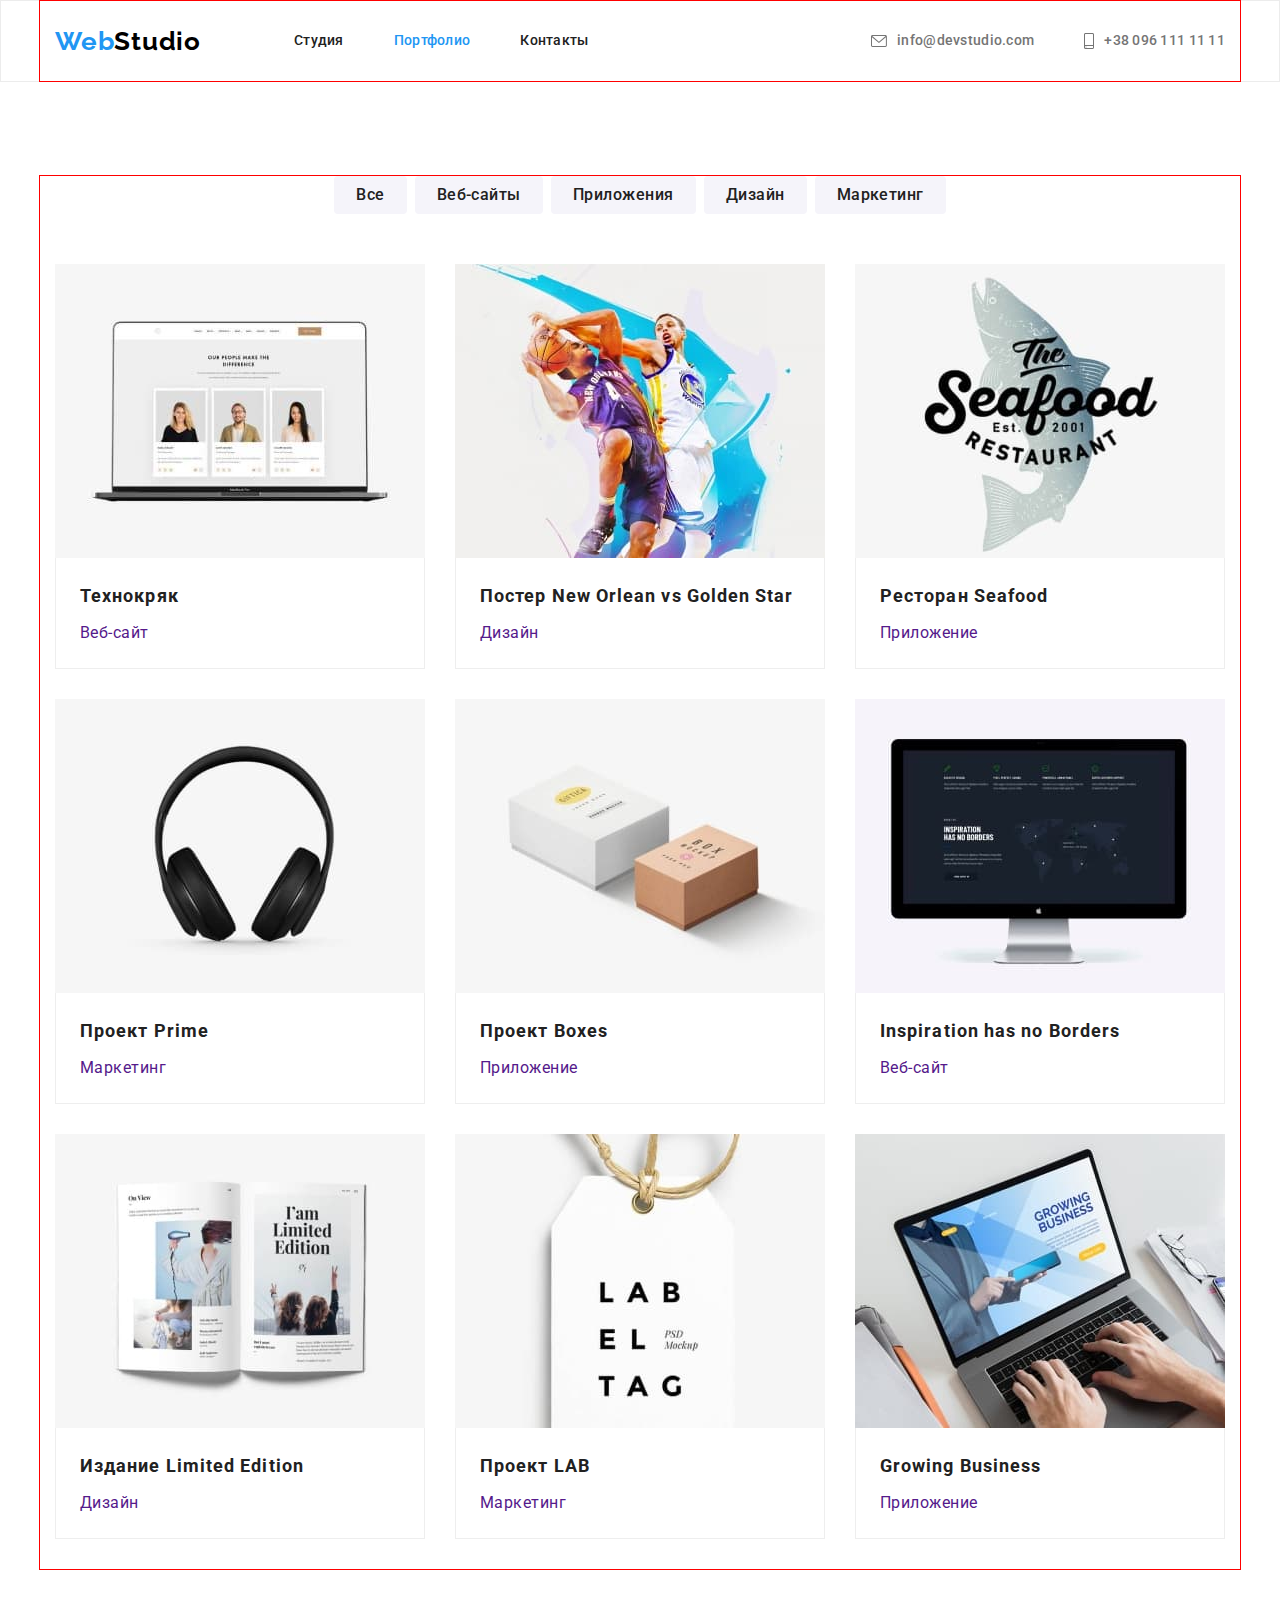
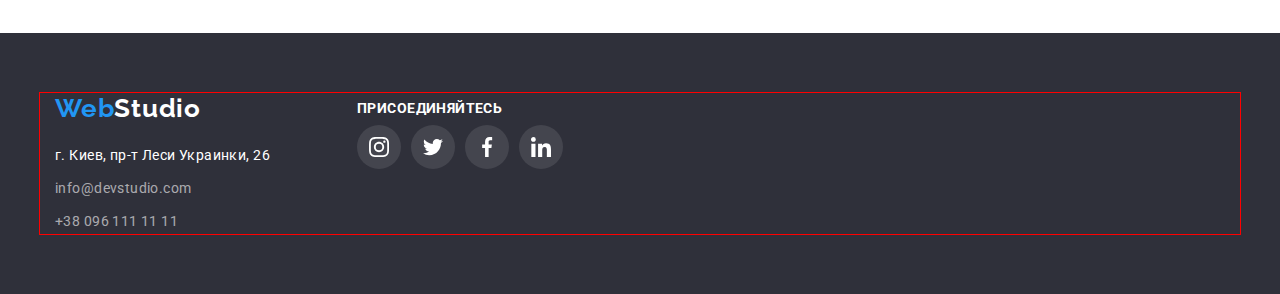
==== portfolio.html @ b8fc0707 "дз" ====
<!DOCTYPE html>
<html lang="ru">

<head>
    <meta charset="UTF-8">
    <meta http-equiv="X-UA-Compatible" content="IE=edge">
    <meta name="viewport" content="width=device-width, initial-scale=1.0">
    <link rel="stylesheet" href="https://cdnjs.cloudflare.com/ajax/libs/modern-normalize/1.1.0/modern-normalize.min.css">
    <link rel="preconnect" href="https://fonts.googleapis.com">
    <link rel="preconnect" href="https://fonts.gstatic.com" crossorigin>
    <link
        href="https://fonts.googleapis.com/css2?family=Montserrat:wght@400;700&family=Raleway:wght@700&family=Roboto:wght@400;500;700;900&display=swap"
        rel="stylesheet">
    <link rel="stylesheet" href="./css/styles.css">
    <title>WebStudio</title>
</head>

<body>
    <!-- Шапкpа страницы -->
    <header class="header">
        <div class="container">
        <nav class="navigation">
            <a href="./index.html" class="logo-blue link">Web<span class="logo-black link">Studio</span></a>
            <ul class="site-navigation-list">
                <li class="header-item-site"><a class="site-navigation link" href="./index.html">Студия</a></li>
                <li class="header-item-site"><a class="site-navigation link" href="./portfolio.html"><span class="portfolio-blue">Портфолио</span></a></li>
                <li class="header-item-site"><a class="site-navigation link" href="">Контакты</a></li>
            </ul>
        </nav>
        <ul class="auth-navigation-list">
            <li class="header-item-auth">
                <a class="auth-navigation link" href="mail:info@devstudio.com">
                    <svg class="auth-navigation-icon" width="16" height="12">
                        <use href="./images/icons.svg#icon-envelope"></use>
                    </svg>info@devstudio.com
                </a>
            </li>
            <li class="header-item-auth">
                <a class="auth-navigation link" href="tel:+380961111111">
                    <svg class="auth-navigation-icon" width="10" height="16">
                        <use href="./images/icons.svg#icon-smartphone"></use>
                    </svg>+38 096 111 11 11
                </a>
            </li>
        </ul>
    </div>    
</header>
    <!-- Уникальный контент страницы -->
    <main>
    <section class="block-portfolio section">
        <div class="container">
        <ul class="block-portfolio-list-btn">
            <li class="portfolio-button"><button type="button" class="block-portfolio-btn">Все</button></li>
            <li class="portfolio-button"><button type="button" class="block-portfolio-btn">Веб-сайты</button></li>
            <li class="portfolio-button"><button type="button" class="block-portfolio-btn">Приложения</button></li>
            <li class="portfolio-button"><button type="button" class="block-portfolio-btn">Дизайн</button></li>
            <li class="portfolio-button"><button type="button" class="block-portfolio-btn">Маркетинг</button></li>
        </ul>
        <ul class="block-portfolio-list">
            <li class="block-portfolio-card">
                <a class="block-portfolio-link link" href=""> 
            <img class="block-portfolio-images" src="./images/portfolio-img-1.jpg" alt="Фото людей на экране" width="370">
            <div class="title-topic">
            <h3 class="title">Технокряк</h3>
            <p class="topic">Веб-сайт</p>
            </div></a>
            </li>
            <li class="block-portfolio-card">
                <a class="block-portfolio-link link" href=""> 
            <img class="block-portfolio-images" src="./images/portfolio-img-2.jpg" alt="Постер с двумя баскетболистами" width="370">
            <div class="title-topic"><h3 class="title">Постер New Orlean vs Golden Star</h3>
            <p class="topic">Дизайн</p>
            </div></a>
            </li>
            <li class="block-portfolio-card">
                <a class="block-portfolio-link link" href=""> 
            <img class="block-portfolio-images" src="./images/portfolio-img-3.jpg" alt="Надпись с названием ресторана" width="370">
            <div class="title-topic"><h3 class="title">Ресторан Seafood</h3>
            <p class="topic">Приложение</p>
            </div></a>
            </li>
            <li class="block-portfolio-card">
                <a class="block-portfolio-link link" href=""> 
            <img class="block-portfolio-images" src="./images/portfolio-img-4.jpg" alt="Наушники" width="370">
            <div class="title-topic"><h3 class="title">Проект Prime</h3>
            <p class="topic">Маркетинг</p>
            </div></a>
            </li>
            <li class="block-portfolio-card">
                <a class="block-portfolio-link link" href=""> 
            <img class="block-portfolio-images" src="./images/portfolio-img-5.jpg" alt="Белая и коричневая коробки" width="370">
            <div class="title-topic"><h3 class="title">Проект Boxes</h3>
            <p class="topic">Приложение</p>
            </div></a>
            </li>
            <li class="block-portfolio-card">
                <a class="block-portfolio-link link" href=""> 
            <img class="block-portfolio-images" src="./images/portfolio-img-6.jpg" alt="Монитор ПК" width="370">
            <div class="title-topic"><h3 class="title" lang="en">Inspiration has no Borders</h3>
            <p class="topic">Веб-сайт</p>
            </div></a>
            </li>
            <li class="block-portfolio-card">
                <a class="block-portfolio-link link" href=""> 
            <img class="block-portfolio-images" src="./images/portfolio-img-7.jpg" alt="Открытая книга" width="370">
            <div class="title-topic"><h3 class="title">Издание Limited Edition</h3>
            <p class="topic">Дизайн</p>
            </div></a>
            </li>
            <li class="block-portfolio-card">
                <a class="block-portfolio-link link" href=""> 
            <img class="block-portfolio-images" src="./images/portfolio-img-8.jpg" alt="Лейба" width="370">
            <div class="title-topic"><h3 class="title">Проект LAB</h3>
            <p class="topic">Маркетинг</p>
            </div></a>
            </li>
            <li class="block-portfolio-card">
                <a class="block-portfolio-link link" href=""> 
            <img class="block-portfolio-images" src="./images/portfolio-img-9.jpg" alt="Открытый ноутбук на столе" width="370">
            <div class="title-topic"><h3 class="title" lang="en">Growing Business</h3>
            <p class="topic">Приложение</p>
            </div></a>
            </li>
        </ul>
        </div>
    </section>
    </main>
    <!-- Подвал страницы -->
    <footer class="footer">
        <div class="container">
            <div>
            <a href="./index.html" class="logo-blue link">Web<span class="logo-white link">Studio</span></a>
            <address class="location">
            <p class="location-text">г. Киев, пр-т Леси Украинки, 26</p>
            <ul>
                <li class="location-list-general"><a class="location-list link" href="mail:info@devstudio.com">info@devstudio.com</a></li>
                <li class="location-list-general"><a class="location-list link" href="tel:+380961111111">+38 096 111 11 11</a></li>
            </ul>
            </address>
            </div>
            <div>
            <strong class="join-text">ПРИСОЕДИНЯЙТЕСЬ</strong>
            <ul class="social-networks">
                <li class="social-networks-item">
                    <a href="" class="social-networks-link join-color">
                        <svg class="social-networks-icon" width="20" height="20">
                            <use href="./images/icons.svg#icon-instagram"></use>
                        </svg>
                    </a>
                </li>
                <li class="social-networks-item">
                    <a href="" class="social-networks-link join-color">
                        <svg class="social-networks-icon" width="20" height="20">
                            <use href="./images/icons.svg#icon-twitter"></use>
                        </svg>
                    </a>
                </li>
                <li class="social-networks-item">
                    <a href="" class="social-networks-link join-color">
                        <svg class="social-networks-icon" width="20" height="20">
                            <use href="./images/icons.svg#icon-facebook"></use>
                        </svg>
                    </a>
                </li>
                <li class="social-networks-item">
                    <a href="" class="social-networks-link join-color">
                        <svg class="social-networks-icon" width="20" height="20">
                            <use href="./images/icons.svg#icon-linkedin"></use>
                        </svg>
                    </a>
                </li>              
            </ul>  
            </div>
        </div>
    </footer>

</body>
</html>
---- css/styles.css ----
:root {
--primary-text-color: #212121;
--title-text-color: #757575;
--accent-color: #2196F3;
--hero-text-color: #FFFFFF;
--typical-margin-mini: 4px;
--typical-margin-midi: 10px;
--typical-margin-maxi: 50px;
--typical-padding-midi: 60px;
--typical-padding-maxi: 94px;
}
/* цвет логотипа студия #000000 */
/* цвет первичный фон background: #E5E5E5; */
/* цвет вторичный фон background: #2F303A; */
/* цвет промежуточный фон background: #F5F4FA; */

/* html { 
    box-sizing: border-box;
}
  

*,
*::before,
*::after {
    box-sizing: inherit;
} */

p,
h1,
h2,
h3,
h4,
h5,
h6 {
    margin: 0;
}

ul,
ol {
    margin: 0;
    padding-left: 0;
}
body {
    font-family: Roboto, Tahoma, sans-serif;
    color: var(--title-text-color);
    font-weight: 400;
    font-size: 14px;
    line-height: 1.71;
    letter-spacing: 0.03em;

    margin: 0;
}
 img {
     display: block;
 }

.visually-hidden {
    position: absolute;
    white-space: nowrap;
    width: 1px;
    height: 1px;
    overflow: hidden;
    border: 0;
    padding: 0;
    clip: rect(0 0 0 0);
    clip-path: inset(50%);
    margin: -1px;
}

.container {
    width: 1200px;
    padding-left: 15px;
    padding-right: 15px;
    margin: 0 auto;
    outline: 1px solid red;
}

/*-----------------------HEADER----------------------*/

header { 
    background-color: var(--hero-text-color);
    border: 1px solid #ECECEC;

    }
        
ul {
    list-style: none;
}

.link {
    text-decoration: none;
}

.section {
    padding-top:var(--typical-padding-maxi);
    padding-bottom:var(--typical-padding-maxi);
}  
    
.logo-blue {
    display: flex;
    align-items: center;

        
    color: var(--accent-color);
    font-family: Raleway, Tahoma, sans-serif;
    font-weight: 700;
    font-size: 26px;
    line-height: 1.19;
    letter-spacing: 0.03em;

    margin-right: 93px;
}

.logo-black {
    color: #000000;
} 

.studio-blue {
    color: var(--accent-color);
}

.portfolio-blue {
    color: var(--accent-color);
}

.header .container {  
    display: flex;
    align-items: center;    
}
 
.navigation {
    display: flex;    
}

.site-navigation-list {
    display: flex;
    align-items: center;
   
}

.header-item-site:not(:last-child) {
    margin-right: 50px;
}

.site-navigation {
    display:block;

    color: var(--primary-text-color);
    font-weight: 500;
    font-size: 14px;
    line-height: 1.14;
    letter-spacing: 0.02em;

    padding-top: 32px;
    padding-bottom: 32px;
}

.site-navigation:hover,
.site-navigation:focus {
    color: var(--accent-color);
}

.auth-navigation-list {
    display: flex;
    margin-left: auto;   
}

.header-item-auth:not(:first-child) {
    margin-left: 50px;
}

.auth-navigation {
    color: var(--title-text-color);
    font-weight: 500;
    font-size: 14px;
    line-height: 1.14;
    letter-spacing: 0.02em;

    display: flex;
    justify-content: center;
    align-items: center;
    fill: #757575;
}

.auth-navigation-icon {
    fill: currentColor;
    margin-right: 10px;
}

.auth-navigation:hover,
.auth-navigation:focus {
    color: var(--accent-color);
}

    

/*-----------------------HERO----------------------*/

.hero {
    max-width: 1600px;
    margin-left: auto;
    margin-right: auto; 
    background-color: #2F303A;
    background-image: linear-gradient(
            rgba(47, 48, 58, 0.4),
            rgba(47, 48, 58, 0.4)), 
    url(../images/team-work-img.jpg);  
    background-repeat: no-repeat;  
    background-position: center;
    background-size: cover;
    /* box-shadow: 0px 4px 4px rgba(0, 0, 0, 0.25); */
    padding-top: 200px;
    padding-bottom: 200px;
}    
   
.hero-title {
    color: var(--hero-text-color);
    font-weight: 900;
    font-size: 44px;
    line-height: 1.36;             
    text-align: center;
    letter-spacing: 0.06em;
    text-transform: uppercase; 

    max-width: 696px;
    margin-bottom: 30px;     
    margin-left: auto;
    margin-right: auto;      
}

.hero-btn {
    color: var(--hero-text-color);
    background-color: var(--accent-color);
   
    
    cursor: pointer;
    font-family: inherit;
    font-weight: 700;
    font-size: 16px;
    line-height: 1.88;            
    display: flex;
    align-items: center;
    text-align: center;
    letter-spacing: 0.06em;

    margin: 0 auto;
    display: block;  
    
    border: 0px;
    border-radius: 4px;
    padding: 10px 32px;
}

.hero-btn:hover,
.hero-btn:focus {
    background-color: #188CE8;
    box-shadow: 0px 4px 4px rgba(0, 0, 0, 0.15);
}



/*-----------------------SECTION----------------------*/
.block-our-featires {
    padding-top: var(--typical-padding-maxi);
}

.list-our-featires {
    display: flex;
    margin-right: -30px;
}

.blok-title-list {
    /* width: 270px; */
    flex-basis: calc(100% / 4 - 30px);
    margin-right: 30px;

}

/* .list-our-featires {
    flex-basis: calc(100% / 4 - 30px);
    margin-right: 30px;
   
} */

.block-title {
    color: var(--primary-text-color);
    font-weight: 700;
    font-size: 36px;
    line-height: 1.17;
    text-align: center;
    letter-spacing: 0.03em;
    
    margin-bottom: var(--typical-margin-maxi);
}



.blok-title-list::before{
    display: block;
    content: "";
    height: 120px;
    background-size: contain;
    background-repeat: no-repeat;
    background-position: center;
    background-color: #F5F4FA;
    border-radius: 4px;
    margin-bottom: 30px;
    background-size: 70px;
}

.icon-antenna::before {
    background-image: url(../images/antenna.svg);
}

.icon-clock::before {
    background-image: url(../images/clock.svg);
}

.icon-diagram::before {
    background-image: url(../images/diagram.svg);
}

.icon-astronaut::before {
    background-image: url(../images/astronaut.svg);
}

.block-title-text {
    color: var(--primary-text-color);
    font-weight: 700;
    font-size: 14px;
    line-height: 1.14;
    letter-spacing: 0.03em;
    text-transform: uppercase;

    margin-bottom: var(--typical-margin-midi);
 }

.block-title-text-about {
    max-width: 270px;
}

.block-list {
    display: flex;
    margin-left: -30px; 
    flex-wrap: wrap; 
}

.blok-item {
    flex-basis: calc(100% / 3 - 30px);
    margin-left: 30px;
}

/*------------------SECTION OUR TEAM----------------------*/
.block-our-team {
    background-color: #F5F4FA;
}

.feature-list {
    display: flex;
    margin-left: -30px;
}

.feature-list-blok {
    box-shadow: 0px 1px 3px rgba(0, 0, 0, 0.12), 0px 1px 1px rgba(0, 0, 0, 0.14), 0px 2px 1px rgba(0, 0, 0, 0.2);
    border-radius: 0px 0px 4px 4px;
    /* width: 270px; */
    background: var(--hero-text-color);
    flex-basis: calc(100% / 4 - 30px);
    margin-left: 30px;
}

.feature-list .name {
    color: var(--primary-text-color);
    font-weight: 500;
    font-size: 16px;
    line-height: 1.19;        
    text-align: center;
    letter-spacing: 0.03em;

    margin-bottom: var(--typical-margin-midi);
}

.team-name-text {
    padding-top: 30px;
    padding-bottom: 30px;
}

.feature-list .text {
    font-size: 16px;
    line-height: 1.19;
    text-align: center;
    letter-spacing: 0.03em;
    margin-bottom: 16px;
}

.social-networks{
    display: flex;
    justify-content: center;
}

.social-networks-item + .social-networks-item {
    margin-left: 10px;
}

.social-networks-link {
    display: flex;
    justify-content: center;
    align-items: center;
    width: 44px;
    height: 44px;
    border-radius: 50%;
    fill: #AFB1B8;
    background-color: var(--hero-text-color);
 
} 

.social-networks-link:hover,
.social-networks-link:focus {
    background-color: var(--accent-color);   
    fill: var(--hero-text-color);
}

/*-----------------------SECTION REGULAR CUSTOMERS----------------*/
.block-list-regular-customers {
    display: flex;
    justify-content: center;
}

.regular-customers-item + .regular-customers-item {
    margin-left: 30px;
}

.regular-customers-item {
    flex-basis: calc(100% / 6 - 30px);
}

.regular-customers-link {
    display: flex;
    justify-content: center;
    align-items: center;
    /* width: 170px; */
    height: 92px;
    border: 1px solid #AFB1B8;
    border-radius: 4px;
    fill: #AFB1B8;
}

.regular-customers-link:hover,
.regular-customers-link:focus {
    fill: var(--accent-color);
    border: 1px solid var(--accent-color);
}

/*-----------------------SECTION PORTFOLIO----------------------*/
.block-portfolio-list-btn {
    display: flex;
    justify-content: center;
    margin-bottom: 50px;
}

.block-portfolio-btn {
    border-radius: 4px; 
    border: 0px solid transparent;
    color: var(--primary-text-color);
    background-color: #F5F4FA;
    cursor: pointer;
    font-family: inherit;
    font-weight: 500;
    font-size: 16px;
    line-height: 1.63;
    text-align: center;
    letter-spacing: 0.03em;

    padding: 6px 22px;
}

.portfolio-button:not(:last-child) {
    margin-right: 8px;
}

.block-portfolio-btn:hover,
.block-portfolio-btn:focus {
    color: var(--hero-text-color);
    background-color: var(--accent-color);
    box-shadow: 0px 2px 2px rgba(0, 0, 0, 0.12),
    0px 1px 2px rgba(0, 0, 0, 0.08),
    0px 3px 1px rgba(0, 0, 0, 0.1);
}

.block-portfolio-images{
    margin-bottom: 0px;
}

.block-portfolio-list .title {
    color: var(--primary-text-color);
    font-weight: 700;
    font-size: 18px;
    line-height: 2;
    letter-spacing: 0.06em;

    margin-bottom: var(--typical-margin-mini);
}

.block-portfolio-list .topic {
    font-size: 16px;
    line-height: 1.88;
    letter-spacing: 0.03em;
}

.block-portfolio-card {
    width: 370px;
    flex-basis: calc(100% / 3 - 30px);
    margin-left: 30px;
    margin-bottom: 30px;
 }

 .block-portfolio-link {
    display: block;
 }

.block-portfolio-link:hover,
.block-portfolio-link:focus {
    box-shadow: 1px 4px 6px rgba(0, 0, 0, 0.16),
     0px 4px 4px rgba(0, 0, 0, 0.06),
     0px 1px 1px rgba(0, 0, 0, 0.12);
}

.title-topic {
    border: 1px solid #EEEEEE;
    border-top: none;
    padding: 20px 24px;
}

.block-portfolio-list {
    display: flex;
    flex-wrap: wrap;
    margin-left: -30px;
    margin-bottom: -30px;
}

/*-----------------------FOOTER----------------------*/
footer {
    background-color: #2F303A;

    padding-top: var(--typical-padding-midi);
    padding-bottom: var(--typical-padding-midi);
}

.logo-white {
    color: var(--hero-text-color);
    margin-right: 156px;
}
 
.footer .logo-blue {
    margin-right: 0;
}

.location {
    font-style: normal;

    margin-top: 20px;
}

.location-text {
    color: var(--hero-text-color);

    margin-bottom: 9px;
}

.location-list {
    color: rgba(255, 255, 255, 0.6);
    line-height: 1.71;
    letter-spacing: 0.03em;
}

.location-list:hover,
.location-list:focus {
    color: var(--accent-color);
}

.location-list-general:not(:last-child) {
    margin-bottom: 9px;
}

.join-text {
    font-style: Bold;
    font-size: 14px;
    line-height: 1.14;
    line-height: 100%;
    align: Left;
    vertical-align: Top;
    letter-spacing: 3%;
    color: var(--hero-text-color);
    margin-bottom: 20px;
    
}
    
.footer .container {
    display: flex;
    align-items: baseline;
}

.join-color {
    background-color: rgba(255, 255, 255, 0.1);
    fill: var(--hero-text-color);
}
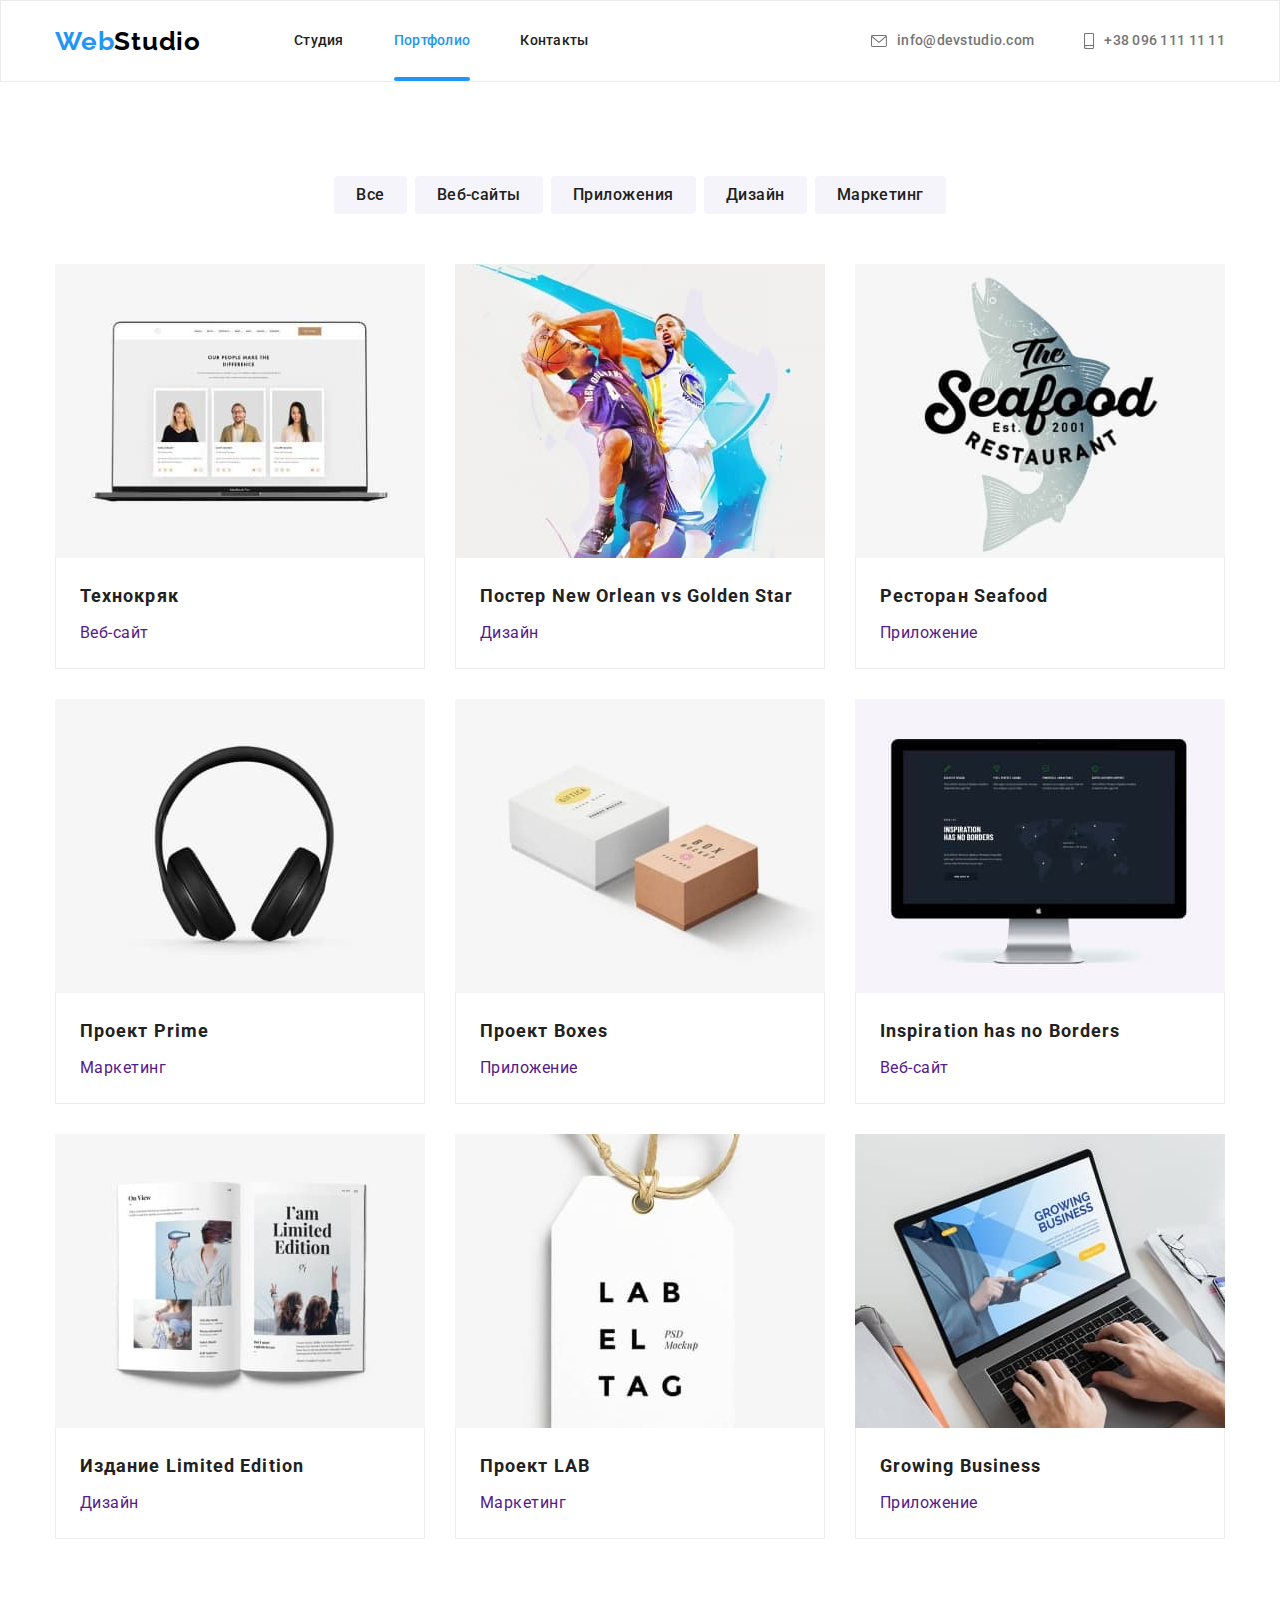
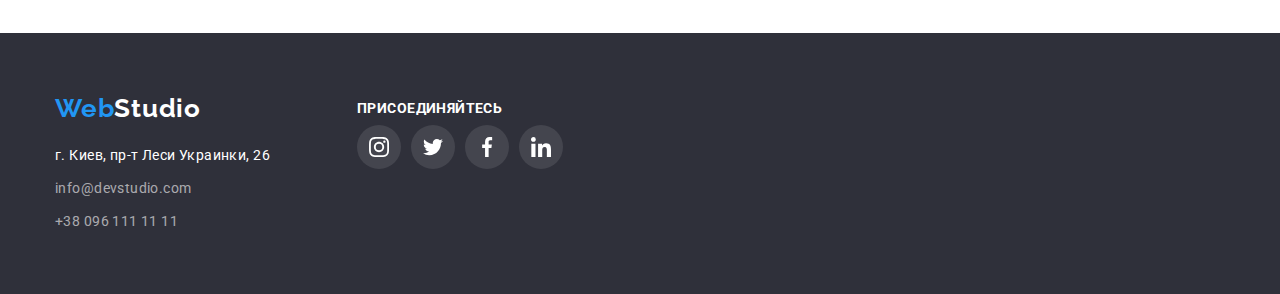
==== commit c158e5e9: "HW5" ====
--- a/portfolio.html
+++ b/portfolio.html
@@ -23,7 +23,7 @@
             <a href="./index.html" class="logo-blue link">Web<span class="logo-black link">Studio</span></a>
             <ul class="site-navigation-list">
                 <li class="header-item-site"><a class="site-navigation link" href="./index.html">Студия</a></li>
-                <li class="header-item-site"><a class="site-navigation link" href="./portfolio.html"><span class="portfolio-blue">Портфолио</span></a></li>
+                <li class="header-item-site"><a class="site-navigation current link" href="./portfolio.html"><span class="portfolio-blue">Портфолио</span></a></li>
                 <li class="header-item-site"><a class="site-navigation link" href="">Контакты</a></li>
             </ul>
         </nav>
@@ -58,66 +58,101 @@
         </ul>
         <ul class="block-portfolio-list">
             <li class="block-portfolio-card">
-                <a class="block-portfolio-link link" href=""> 
+                <a class="block-portfolio-link link" href="">
+                <div class="portfolio-top-wrap">
             <img class="block-portfolio-images" src="./images/portfolio-img-1.jpg" alt="Фото людей на экране" width="370">
-            <div class="title-topic">
+            <p class="portfolio-top-text">Ресурс предлагает комплексные предложения с разным уровнем функционала и сервисов. Все это позволит посетителю получить исчерпывающие сведения о компании или частном лице.</p>
+                </div>
+                <div class="title-topic">
             <h3 class="title">Технокряк</h3>
             <p class="topic">Веб-сайт</p>
             </div></a>
             </li>
             <li class="block-portfolio-card">
-                <a class="block-portfolio-link link" href=""> 
+                <a class="block-portfolio-link link" href="">
+                <div class="portfolio-top-wrap"> 
             <img class="block-portfolio-images" src="./images/portfolio-img-2.jpg" alt="Постер с двумя баскетболистами" width="370">
-            <div class="title-topic"><h3 class="title">Постер New Orlean vs Golden Star</h3>
+            <p class="portfolio-top-text">Ресурс предлагает комплексные предложения с разным уровнем функционала и сервисов. Все это позволит посетителю получить исчерпывающие сведения о компании или частном лице.</p>
+                </div>
+                <div class="title-topic">
+            <h3 class="title">Постер New Orlean vs Golden Star</h3>
             <p class="topic">Дизайн</p>
             </div></a>
             </li>
             <li class="block-portfolio-card">
-                <a class="block-portfolio-link link" href=""> 
+                <a class="block-portfolio-link link" href="">
+                <div class="portfolio-top-wrap"> 
             <img class="block-portfolio-images" src="./images/portfolio-img-3.jpg" alt="Надпись с названием ресторана" width="370">
-            <div class="title-topic"><h3 class="title">Ресторан Seafood</h3>
+            <p class="portfolio-top-text">Ресурс предлагает комплексные предложения с разным уровнем функционала и сервисов. Все это позволит посетителю получить исчерпывающие сведения о компании или частном лице.</p>
+                </div>
+                <div class="title-topic">
+            <h3 class="title">Ресторан Seafood</h3>
             <p class="topic">Приложение</p>
             </div></a>
             </li>
             <li class="block-portfolio-card">
-                <a class="block-portfolio-link link" href=""> 
+                <a class="block-portfolio-link link" href="">
+                <div class="portfolio-top-wrap">
             <img class="block-portfolio-images" src="./images/portfolio-img-4.jpg" alt="Наушники" width="370">
-            <div class="title-topic"><h3 class="title">Проект Prime</h3>
+            <p class="portfolio-top-text">Ресурс предлагает комплексные предложения с разным уровнем функционала и сервисов. Все это позволит посетителю получить исчерпывающие сведения о компании или частном лице.</p>
+                </div>
+                <div class="title-topic">
+            <h3 class="title">Проект Prime</h3>
             <p class="topic">Маркетинг</p>
             </div></a>
             </li>
             <li class="block-portfolio-card">
-                <a class="block-portfolio-link link" href=""> 
+                <a class="block-portfolio-link link" href="">
+                <div class="portfolio-top-wrap"> 
             <img class="block-portfolio-images" src="./images/portfolio-img-5.jpg" alt="Белая и коричневая коробки" width="370">
-            <div class="title-topic"><h3 class="title">Проект Boxes</h3>
+            <p class="portfolio-top-text">Ресурс предлагает комплексные предложения с разным уровнем функционала и сервисов. Все это позволит посетителю получить исчерпывающие сведения о компании или частном лице.</p>
+                </div>
+                <div class="title-topic">
+            <h3 class="title">Проект Boxes</h3>
             <p class="topic">Приложение</p>
             </div></a>
             </li>
             <li class="block-portfolio-card">
-                <a class="block-portfolio-link link" href=""> 
+                <a class="block-portfolio-link link" href="">
+                <div class="portfolio-top-wrap">
             <img class="block-portfolio-images" src="./images/portfolio-img-6.jpg" alt="Монитор ПК" width="370">
-            <div class="title-topic"><h3 class="title" lang="en">Inspiration has no Borders</h3>
+            <p class="portfolio-top-text">Ресурс предлагает комплексные предложения с разным уровнем функционала и сервисов. Все это позволит посетителю получить исчерпывающие сведения о компании или частном лице.</p>
+                </div>
+                <div class="title-topic">
+            <h3 class="title" lang="en">Inspiration has no Borders</h3>
             <p class="topic">Веб-сайт</p>
             </div></a>
             </li>
             <li class="block-portfolio-card">
-                <a class="block-portfolio-link link" href=""> 
+                <a class="block-portfolio-link link" href="">
+                <div class="portfolio-top-wrap"> 
             <img class="block-portfolio-images" src="./images/portfolio-img-7.jpg" alt="Открытая книга" width="370">
-            <div class="title-topic"><h3 class="title">Издание Limited Edition</h3>
+            <p class="portfolio-top-text">Ресурс предлагает комплексные предложения с разным уровнем функционала и сервисов. Все это позволит посетителю получить исчерпывающие сведения о компании или частном лице.</p>
+                </div>
+                <div class="title-topic">
+            <h3 class="title">Издание Limited Edition</h3>
             <p class="topic">Дизайн</p>
             </div></a>
             </li>
             <li class="block-portfolio-card">
-                <a class="block-portfolio-link link" href=""> 
+                <a class="block-portfolio-link link" href="">
+                <div class="portfolio-top-wrap"> 
             <img class="block-portfolio-images" src="./images/portfolio-img-8.jpg" alt="Лейба" width="370">
-            <div class="title-topic"><h3 class="title">Проект LAB</h3>
+            <p class="portfolio-top-text">Ресурс предлагает комплексные предложения с разным уровнем функционала и сервисов. Все это позволит посетителю получить исчерпывающие сведения о компании или частном лице.</p>
+                </div>
+                <div class="title-topic">
+            <h3 class="title">Проект LAB</h3>
             <p class="topic">Маркетинг</p>
             </div></a>
             </li>
             <li class="block-portfolio-card">
-                <a class="block-portfolio-link link" href=""> 
+                <a class="block-portfolio-link link" href="">
+                <div class="portfolio-top-wrap"> 
             <img class="block-portfolio-images" src="./images/portfolio-img-9.jpg" alt="Открытый ноутбук на столе" width="370">
-            <div class="title-topic"><h3 class="title" lang="en">Growing Business</h3>
+            <p class="portfolio-top-text">Ресурс предлагает комплексные предложения с разным уровнем функционала и сервисов. Все это позволит посетителю получить исчерпывающие сведения о компании или частном лице.</p>
+                </div>
+                <div class="title-topic">
+            <h3 class="title" lang="en">Growing Business</h3>
             <p class="topic">Приложение</p>
             </div></a>
             </li>
--- a/css/styles.css
+++ b/css/styles.css
@@ -8,6 +8,7 @@
 --typical-margin-maxi: 50px;
 --typical-padding-midi: 60px;
 --typical-padding-maxi: 94px;
+--time-variable: cubic-bezier(0.4, 0, 0.2, 1);
 }
 /* цвет логотипа студия #000000 */
 /* цвет первичный фон background: #E5E5E5; */
@@ -72,8 +73,8 @@
     padding-left: 15px;
     padding-right: 15px;
     margin: 0 auto;
-    outline: 1px solid red;
-}
+}
+
 
 /*-----------------------HEADER----------------------*/
 
@@ -135,6 +136,7 @@
 .site-navigation-list {
     display: flex;
     align-items: center;
+    
    
 }
 
@@ -142,7 +144,24 @@
     margin-right: 50px;
 }
 
+.header-item-site {
+    position: relative;
+}
+
+.current::after {
+    content: "";
+    position: absolute;
+    bottom: 0;
+    display: block;
+    width: 100%;
+    height: 4px;  
+    border-radius: 4px;    
+    background-color: var(--accent-color);
+}
+
 .site-navigation {
+    transition: color 250ms var(--time-variable);
+
     display:block;
 
     color: var(--primary-text-color);
@@ -170,6 +189,8 @@
 }
 
 .auth-navigation {
+    transition: color 250ms var(--time-variable);
+
     color: var(--title-text-color);
     font-weight: 500;
     font-size: 14px;
@@ -190,12 +211,10 @@
 .auth-navigation:hover,
 .auth-navigation:focus {
     color: var(--accent-color);
-}
-
     
+}
 
 /*-----------------------HERO----------------------*/
-
 .hero {
     max-width: 1600px;
     margin-left: auto;
@@ -208,7 +227,7 @@
     background-repeat: no-repeat;  
     background-position: center;
     background-size: cover;
-    /* box-shadow: 0px 4px 4px rgba(0, 0, 0, 0.25); */
+   
     padding-top: 200px;
     padding-bottom: 200px;
 }    
@@ -229,10 +248,12 @@
 }
 
 .hero-btn {
+    transition: box-shadow 250ms var(--time-variable), 
+    background-color 250ms var(--time-variable);
+
     color: var(--hero-text-color);
     background-color: var(--accent-color);
-   
-    
+       
     cursor: pointer;
     font-family: inherit;
     font-weight: 700;
@@ -270,17 +291,10 @@
 }
 
 .blok-title-list {
-    /* width: 270px; */
     flex-basis: calc(100% / 4 - 30px);
     margin-right: 30px;
 
 }
-
-/* .list-our-featires {
-    flex-basis: calc(100% / 4 - 30px);
-    margin-right: 30px;
-   
-} */
 
 .block-title {
     color: var(--primary-text-color);
@@ -292,8 +306,6 @@
     
     margin-bottom: var(--typical-margin-maxi);
 }
-
-
 
 .blok-title-list::before{
     display: block;
@@ -348,6 +360,27 @@
 .blok-item {
     flex-basis: calc(100% / 3 - 30px);
     margin-left: 30px;
+    position: relative;
+}
+
+.images-description {
+    display: flex;
+    align-items: center;
+    justify-content: center;
+    position: absolute;
+
+    width: 100%;
+    height: 70px;
+    background-color: rgba(47, 48, 58, 0.8);
+    bottom: 0;
+    text-transform: uppercase;
+    font-style: Bold;
+    line height: 1.14;
+    line-height: 100%;
+    align: Center;
+    vertical-align: Top;
+    letter-spacing: 3%;
+    color: var(--hero-text-color);
 }
 
 /*------------------SECTION OUR TEAM----------------------*/
@@ -363,7 +396,6 @@
 .feature-list-blok {
     box-shadow: 0px 1px 3px rgba(0, 0, 0, 0.12), 0px 1px 1px rgba(0, 0, 0, 0.14), 0px 2px 1px rgba(0, 0, 0, 0.2);
     border-radius: 0px 0px 4px 4px;
-    /* width: 270px; */
     background: var(--hero-text-color);
     flex-basis: calc(100% / 4 - 30px);
     margin-left: 30px;
@@ -403,6 +435,9 @@
 }
 
 .social-networks-link {
+    transition: background-color 250ms var(--time-variable),
+    fill 250ms var(--time-variable);
+
     display: flex;
     justify-content: center;
     align-items: center;
@@ -411,8 +446,7 @@
     border-radius: 50%;
     fill: #AFB1B8;
     background-color: var(--hero-text-color);
- 
-} 
+ } 
 
 .social-networks-link:hover,
 .social-networks-link:focus {
@@ -424,21 +458,22 @@
 .block-list-regular-customers {
     display: flex;
     justify-content: center;
-}
-
-.regular-customers-item + .regular-customers-item {
-    margin-left: 30px;
+    margin-left: -30px;
 }
 
 .regular-customers-item {
     flex-basis: calc(100% / 6 - 30px);
+    margin-left: 30px;
 }
 
 .regular-customers-link {
+    transition: fill 250ms var(--time-variable),
+    border 250ms var(--time-variable);
+
+
     display: flex;
     justify-content: center;
     align-items: center;
-    /* width: 170px; */
     height: 92px;
     border: 1px solid #AFB1B8;
     border-radius: 4px;
@@ -459,6 +494,10 @@
 }
 
 .block-portfolio-btn {
+    transition: color 250ms var(--time-variable), 
+    background-color 250ms var(--time-variable),
+    box-shadow 250ms var(--time-variable);
+
     border-radius: 4px; 
     border: 0px solid transparent;
     color: var(--primary-text-color);
@@ -508,13 +547,14 @@
 }
 
 .block-portfolio-card {
-    width: 370px;
     flex-basis: calc(100% / 3 - 30px);
     margin-left: 30px;
     margin-bottom: 30px;
  }
 
  .block-portfolio-link {
+    transition: box-shadow 250ms var(--time-variable);
+
     display: block;
  }
 
@@ -525,6 +565,37 @@
      0px 1px 1px rgba(0, 0, 0, 0.12);
 }
 
+.block-portfolio-link:hover .portfolio-top-text,
+.block-portfolio-link:focus .portfolio-top-text {
+    transform: translateY(0);  
+}
+
+.portfolio-top-wrap {
+    position: relative;
+    overflow: hidden;
+}
+
+.portfolio-top-text {
+    position: absolute;
+    top: 0;
+    transform: translateY(100%);
+    transition: transform 250ms var(--time-variable);
+    
+    font-style: Regular;
+    font-size: 18px;
+    line-height: 1.56;
+    line-height: 133%;
+    align: Left;
+    vertical align: Top;
+    letter spacing: 3%; 
+
+    padding: 63px 24px;
+    height: 100%;
+   
+    color: var(--hero-text-color);
+    background-color: rgba(33, 150, 243, 0.9);
+}
+
 .title-topic {
     border: 1px solid #EEEEEE;
     border-top: none;
@@ -568,6 +639,8 @@
 }
 
 .location-list {
+    transition: color 250ms var(--time-variable);
+
     color: rgba(255, 255, 255, 0.6);
     line-height: 1.71;
     letter-spacing: 0.03em;
@@ -604,3 +677,52 @@
     background-color: rgba(255, 255, 255, 0.1);
     fill: var(--hero-text-color);
 }
+/* ------------------------------------------------- */
+
+.bacdrop {
+    position: fixed;
+    top: 0;
+    left: 0;
+    width: 100%;
+    height: 100%;
+    background-color: rgba(0, 0, 0, 0.2);
+    opacity: 1;
+    transition: opacity 250ms var(--time-variable), 
+    visibility 250ms var(--time-variable);
+}
+
+.bacdrop.is-hidden .modal {
+    transform: translate(-50%, -50%) scaleX(0);
+}
+
+.modal {
+    position: absolute;
+    top: 50%;
+    left: 50%;
+    transform: translate(-50%, -50%) scaleX(1);
+    width: 528px;
+    min-height: 581px;
+    background-color: var(--hero-text-color);
+    border-radius: 4px;
+    transition: transform 250ms var(--time-variable);
+}
+
+.modal-close-btn {
+    position: absolute;
+    right: 8px;
+    top: 8px;
+    width: 30px;
+    height: 30px;
+    border: 1px solid rgba(0, 0, 0, 0.1);
+    border-radius: 50%;
+    background-color: var(--hero-text-color);
+    display: flex;
+    align-items: center;
+    justify-content: center;
+}
+
+.is-hidden {
+    opacity: 0;
+    visibility: hidden;
+    pointer-events: none;
+}
